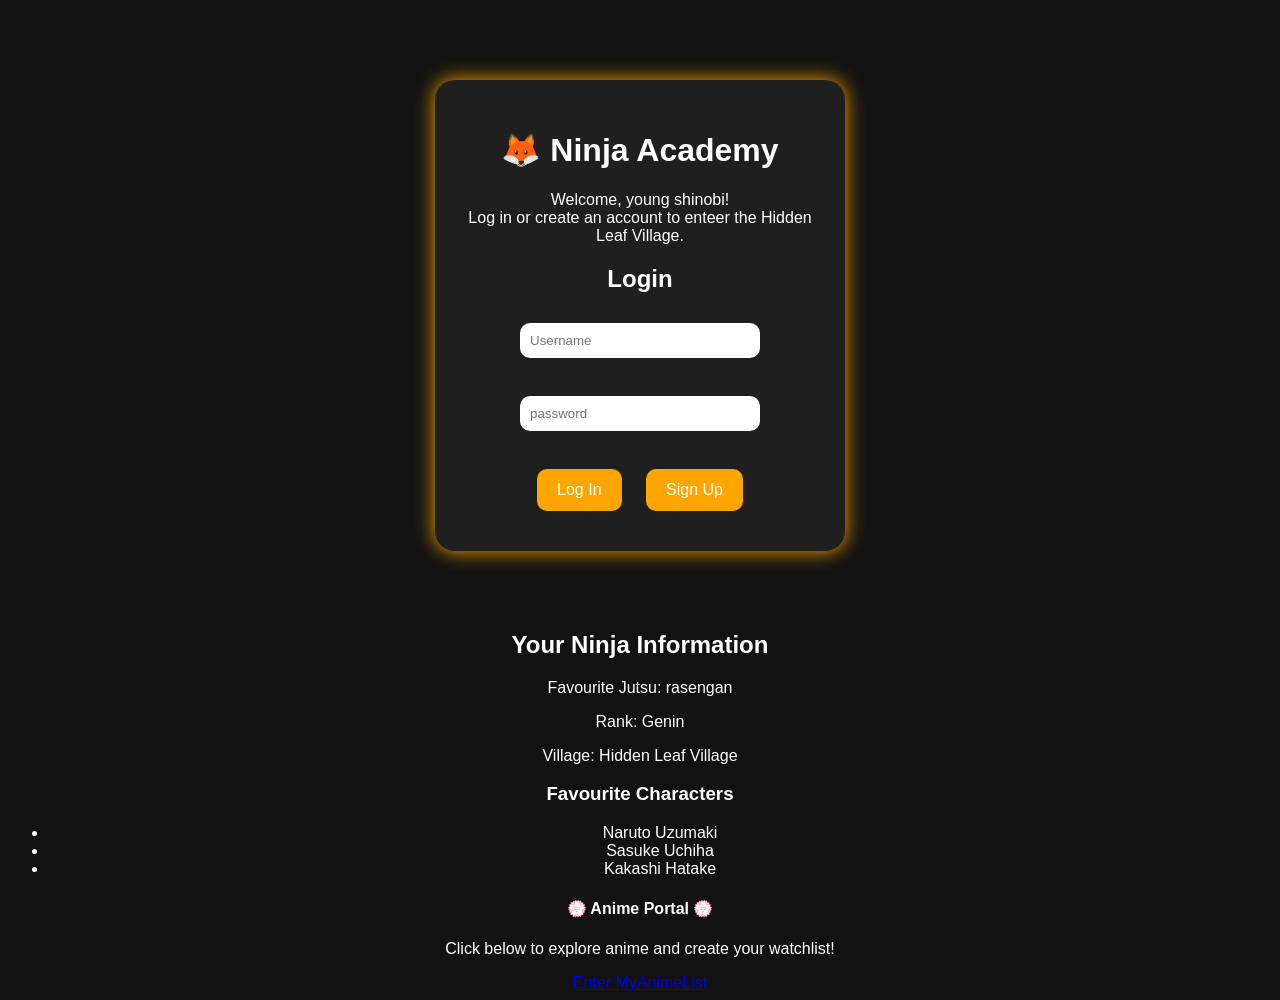
==== index.html @ 2255aa9d "Add files via upload" ====
<!DOCTYPE html>
<html>
  <head>
    <title>Ninja Academy</title>
    <link rel="stylesheet"
    href="style.css">
    </head>
    <body>

        <div class="login-box">

      <h1>🦊 Ninja Academy</h1>

      <p>Welcome, young shinobi! <br> Log in or create an account to enteer the Hidden Leaf Village.</p>

      <h2>Login</h2>

      <input type="text"
      placeholder="Username">
      <br><br>

      <input type="password"
      placeholder="password">
      <br><br>

      <button>Log In</button>
      <button>Sign Up</button>
    

    
            <!--login-->

    </div>

    <!-- reszta strony moze zostac tutaj-->


      <h2>Your Ninja Information</h2>

      <p>Favourite Jutsu: rasengan</p>
      <p>Rank: Genin</p>
      <p>Village: Hidden Leaf Village</p>

      <h3>Favourite Characters</h3>
      <ul>
           <li>Naruto Uzumaki</li>
           <li>Sasuke Uchiha</li>
           <li>Kakashi Hatake</li>
      </ul>
     <h4>💮 Anime Portal 💮</h4>

     <p>Click below to explore anime and create your watchlist!</p>

     <a href="https://myanimelist.net/"
     target="_blank">
     Enter MyAnimeList
     </a>
    </body>
    </html>
---- style.css ----
body {
    background-color: #121212;
    color: white;
    font-family: Arial, sens-serif;
    text-align: center;

}
.login-box {
    background-color: #1f1f1f;
    width: 350px;
    margin: 80px auto;
    padding: 30px;
    border-radius: 20px;
    box-shadow: 0 0 20px orange;
}

input {
    width: 220px;
    padding: 10px;
    margin: 10px;
    border: none;
    border-radius: 10px;
}

button {
    background-color: orange;
    color: white;
    border: none;
    padding: 12px 20px;
    margin: 10px;
    border-radius: 10px;
    cursor: pointer;
    font-size: 16px;
}

input {
    width: 220px;
    padding: 10px;
    border-radius: 10px;
    border: none;
}

button:hover {
    background-color: darkorange;
}
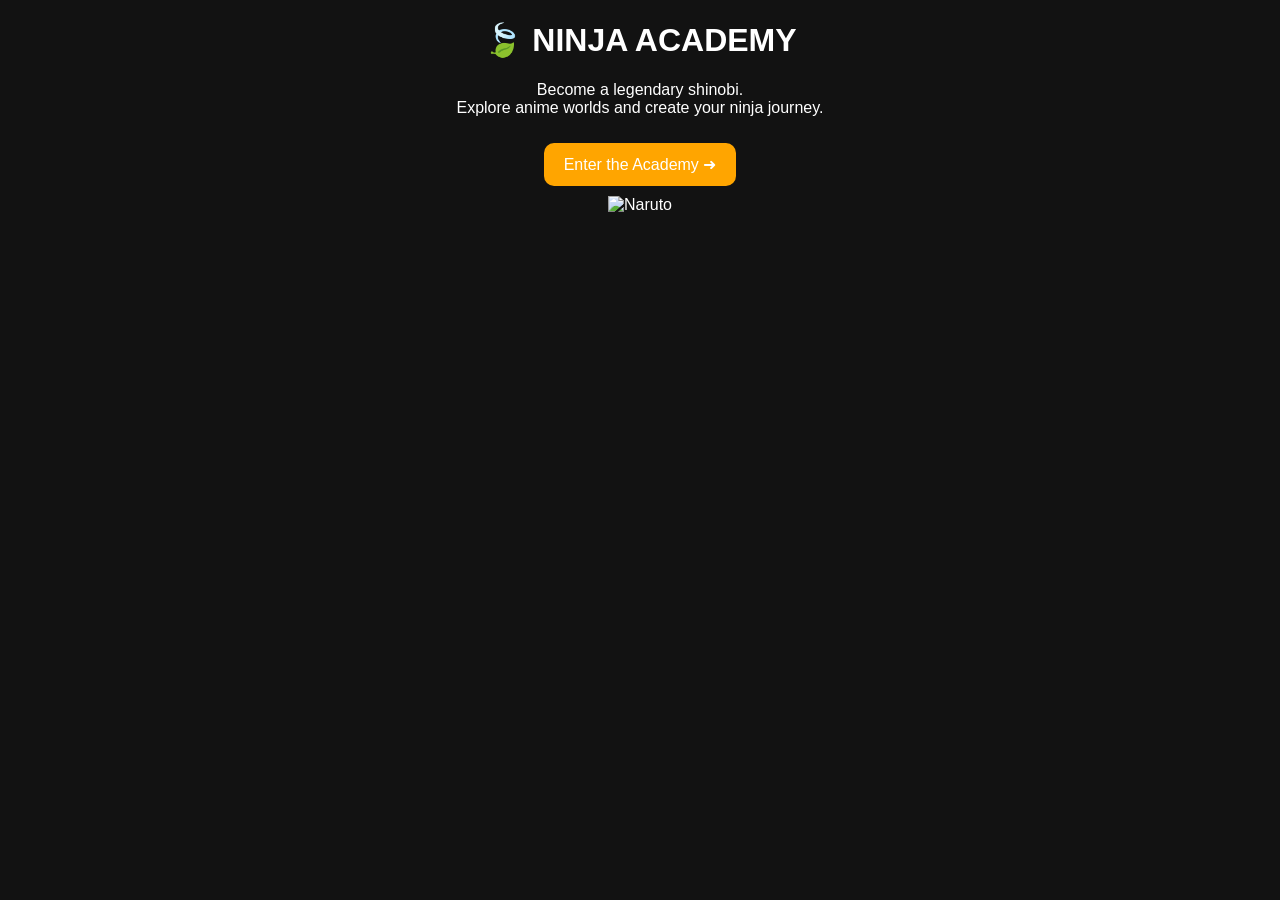
==== commit d7d46a25: "Revamp index.html structure and content Updated the layout and content of the Ninja Academy homepage" ====
--- a/index.html
+++ b/index.html
@@ -1,59 +1,40 @@
 <!DOCTYPE html>
 <html>
-  <head>
+<head>
     <title>Ninja Academy</title>
-    <link rel="stylesheet"
-    href="style.css">
-    </head>
-    <body>
+    <link rel="stylesheet" href="style.css">
+</head>
+<body>
 
-        <div class="login-box">
+    <div class="hero">
 
-      <h1>🦊 Ninja Academy</h1>
+        <div class="hero-left">
 
-      <p>Welcome, young shinobi! <br> Log in or create an account to enteer the Hidden Leaf Village.</p>
+            <h1>🍃 NINJA ACADEMY</h1>
 
-      <h2>Login</h2>
+            <p>
+                Become a legendary shinobi.<br>
+                Explore anime worlds and create your ninja journey.
+            </p>
 
-      <input type="text"
-      placeholder="Username">
-      <br><br>
+            <a href="login.html">
+                <button class="enter-btn">
+                    Enter the Academy ➜
+                </button>
+            </a>
 
-      <input type="password"
-      placeholder="password">
-      <br><br>
+        </div>
 
-      <button>Log In</button>
-      <button>Sign Up</button>
-    
+        <div class="hero-right">
 
-    
-            <!--login-->
+            <img src="naruto.png" alt="Naruto">
+
+        </div>
 
     </div>
 
-    <!-- reszta strony moze zostac tutaj-->
-
-
-      <h2>Your Ninja Information</h2>
-
-      <p>Favourite Jutsu: rasengan</p>
-      <p>Rank: Genin</p>
-      <p>Village: Hidden Leaf Village</p>
-
-      <h3>Favourite Characters</h3>
-      <ul>
-           <li>Naruto Uzumaki</li>
-           <li>Sasuke Uchiha</li>
-           <li>Kakashi Hatake</li>
-      </ul>
-     <h4>💮 Anime Portal 💮</h4>
-
-     <p>Click below to explore anime and create your watchlist!</p>
-
-     <a href="https://myanimelist.net/"
-     target="_blank">
-     Enter MyAnimeList
+</body>
+</html>
      </a>
     </body>
-    </html>+    </html>
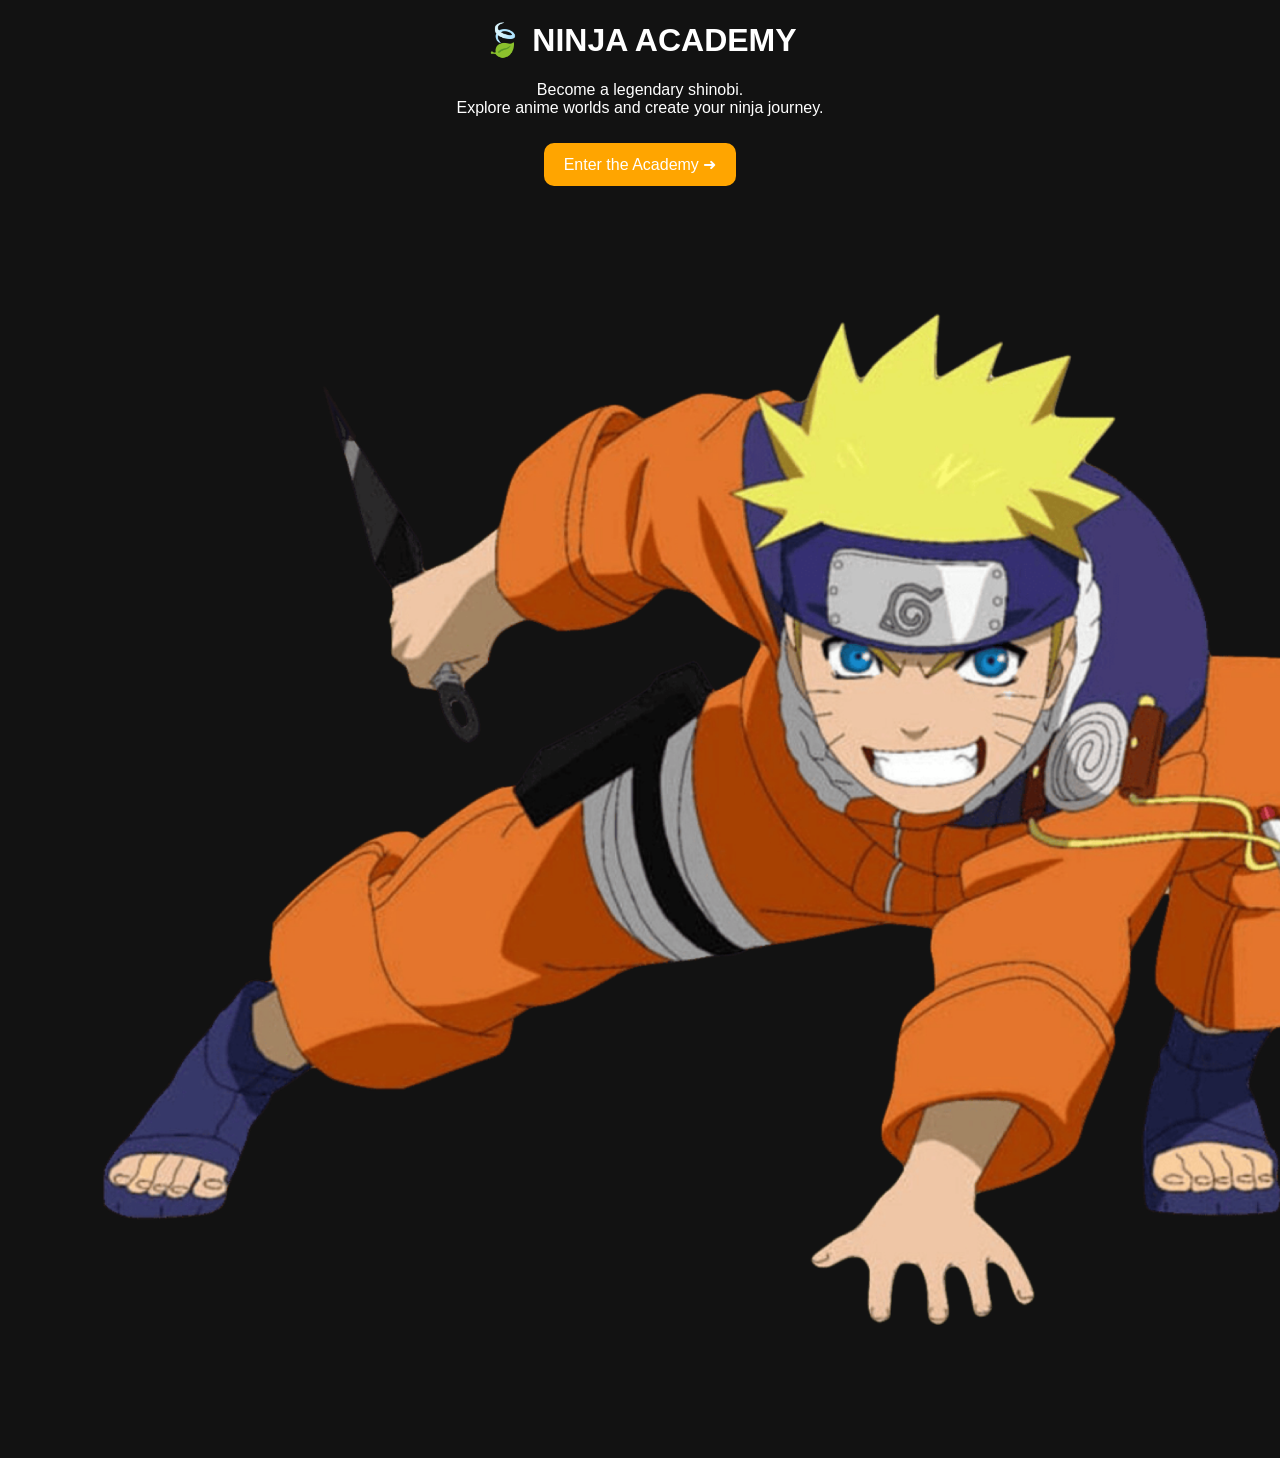
==== commit a4c777c5: "Fix HTML structure and formatting in index.html" ====
--- a/index.html
+++ b/index.html
@@ -35,6 +35,3 @@
 
 </body>
 </html>
-     </a>
-    </body>
-    </html>
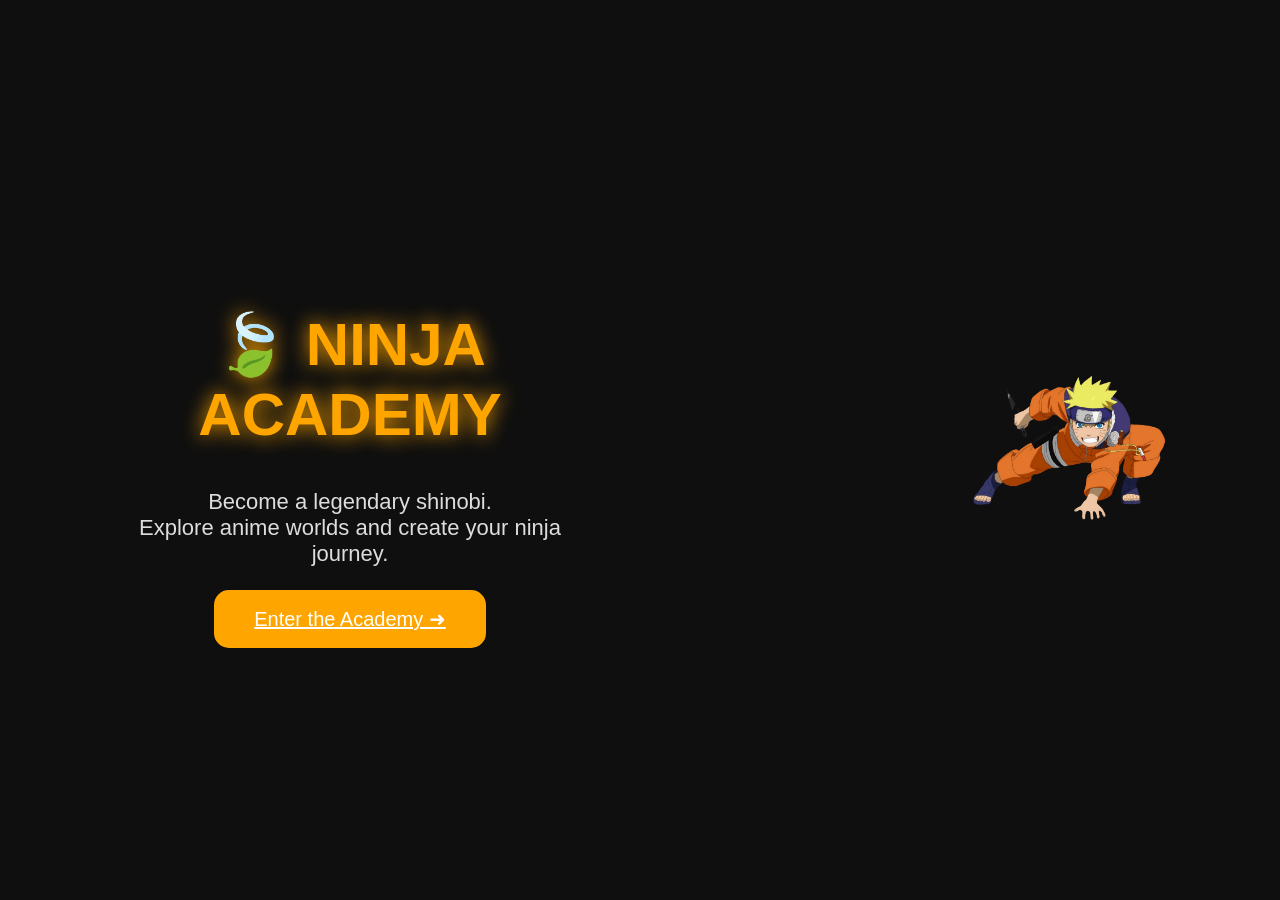
==== commit 737d150f: "Fix HTML structure and button placement" ====
--- a/index.html
+++ b/index.html
@@ -17,9 +17,9 @@
                 Explore anime worlds and create your ninja journey.
             </p>
 
-            <a href="login.html">
-                <button class="enter-btn">
-                    Enter the Academy ➜
+            <a href="login.html" class="enter-btn">
+    Enter the Academy ➜
+</a>
                 </button>
             </a>
 
--- a/style.css
+++ b/style.css
@@ -1,10 +1,85 @@
 body {
-    background-color: #121212;
+    margin: 0;
+    background-color: #0f0f0f;
     color: white;
-    font-family: Arial, sens-serif;
+    font-family: Arial, sans-serif;
     text-align: center;
+}
 
+/* ===== STRONA GŁÓWNA ===== */
+
+.hero {
+    min-height: 100vh;
+    display: flex;
+    justify-content: space-between;
+    align-items: center;
+    padding: 0 100px;
 }
+
+.hero-left {
+    max-width: 500px;
+}
+
+.hero-left h1 {
+    font-size: 60px;
+    color: orange;
+    text-shadow: 0 0 20px orange;
+}
+
+.hero-left p {
+    font-size: 22px;
+    color: #dddddd;
+    margin-bottom: 40px;
+}
+
+.hero-right img {
+    width: 220px;
+    height: auto;
+    animation: float 3s ease-in-out infinite;
+    transition: 0.5s;
+}
+
+.hero-right img:hover {
+    transform: scale(1.05);
+}
+
+.enter-btn {
+    background: orange;
+    color: white;
+    border: none;
+    outline: none;
+    padding: 18px 40px;
+    border-radius: 15px;
+    font-size: 20px;
+    cursor: pointer;
+    transition: 0.3s;
+
+    appearance: none;
+    -webkit-appearance: none;
+}
+
+.enter-btn:hover {
+    background: darkorange;
+    transform: scale(1.1);
+    box-shadow: 0 0 25px orange;
+}
+
+@keyframes float {
+    0% {
+        transform: translateY(0);
+    }
+
+    50% {
+        transform: translateY(-15px);
+    }
+
+    100% {
+        transform: translateY(0);
+    }
+}
+
+/* ===== STRONA LOGOWANIA ===== */
+
 .login-box {
     background-color: #1f1f1f;
     width: 350px;
@@ -33,13 +108,6 @@
     font-size: 16px;
 }
 
-input {
-    width: 220px;
-    padding: 10px;
-    border-radius: 10px;
-    border: none;
-}
-
 button:hover {
     background-color: darkorange;
-}+}
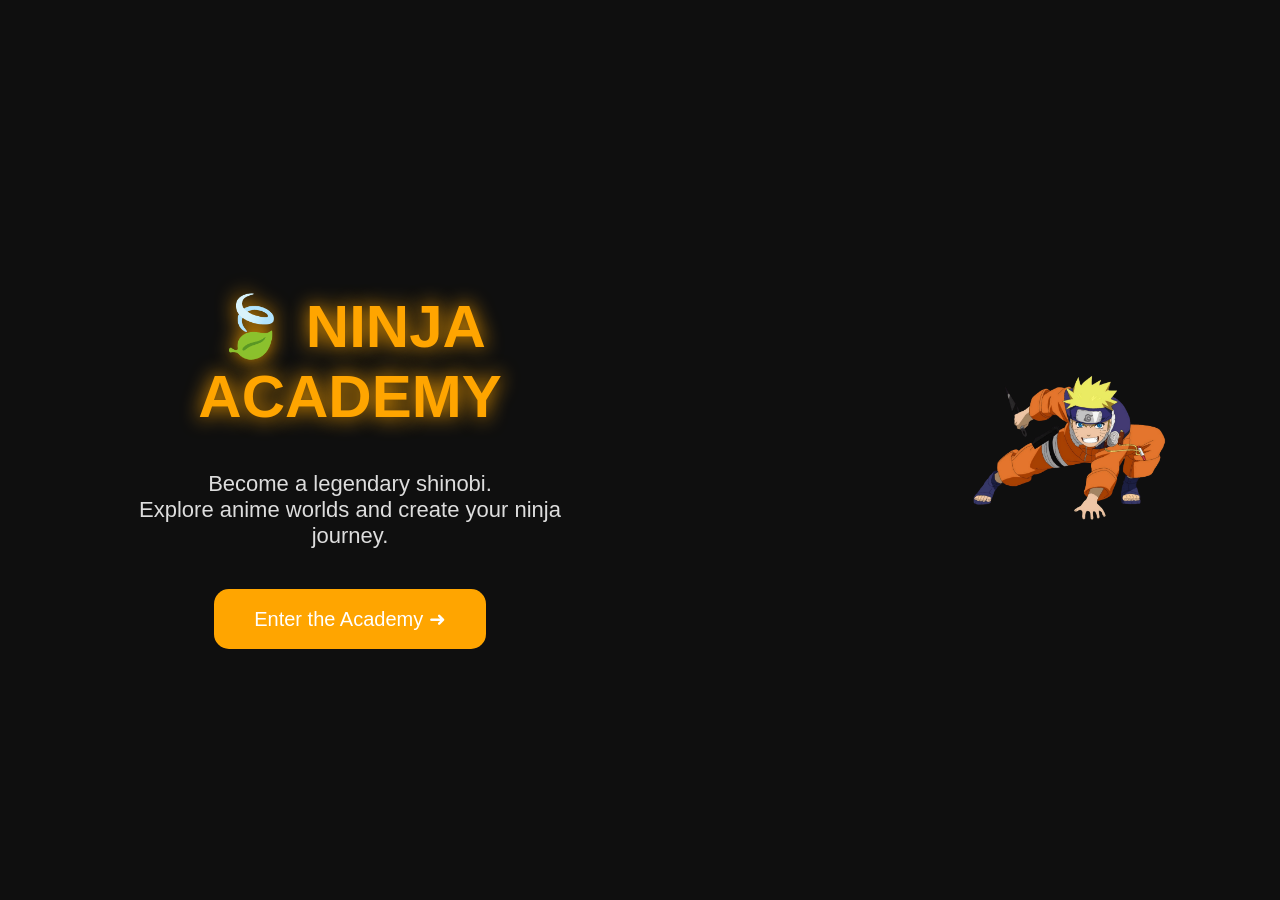
==== commit 9a9eb0e7: "Fix HTML formatting and ensure proper structure" ====
--- a/index.html
+++ b/index.html
@@ -20,8 +20,6 @@
             <a href="login.html" class="enter-btn">
     Enter the Academy ➜
 </a>
-                </button>
-            </a>
 
         </div>
 
--- a/style.css
+++ b/style.css
@@ -44,18 +44,14 @@
 }
 
 .enter-btn {
+    display: inline-block;
     background: orange;
     color: white;
-    border: none;
-    outline: none;
+    text-decoration: none;
     padding: 18px 40px;
     border-radius: 15px;
     font-size: 20px;
-    cursor: pointer;
     transition: 0.3s;
-
-    appearance: none;
-    -webkit-appearance: none;
 }
 
 .enter-btn:hover {
